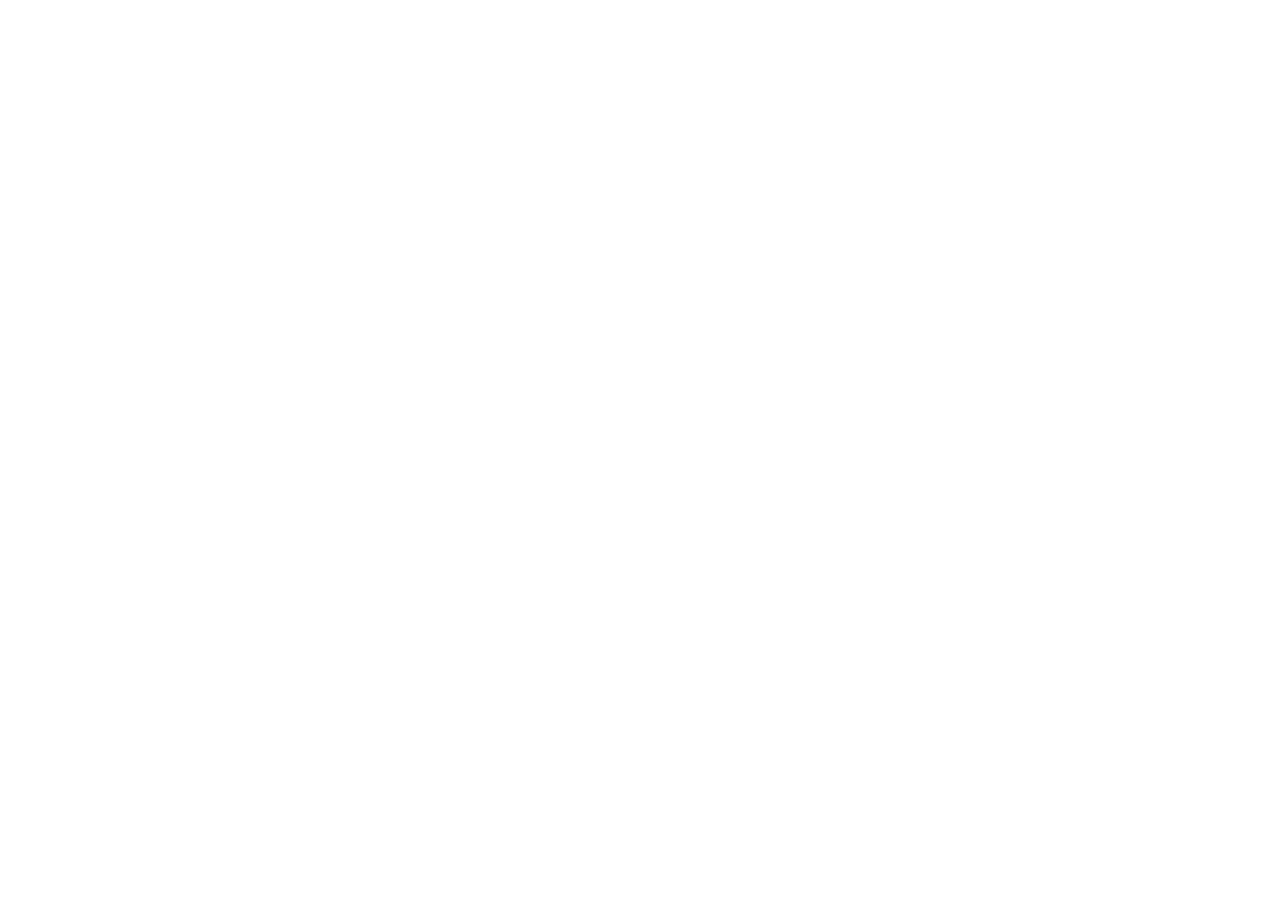
==== index.html @ 6005f10c "init" ====
<!DOCTYPE html>
<html lang="en">
<head>
    <meta charset="UTF-8">
    <meta http-equiv="X-UA-Compatible" content="IE=edge">
    <meta name="viewport" content="width=device-width, initial-scale=1.0">
    <title>10 mujeres referentes</title>
</head>
<body>
    
</body>
</html>
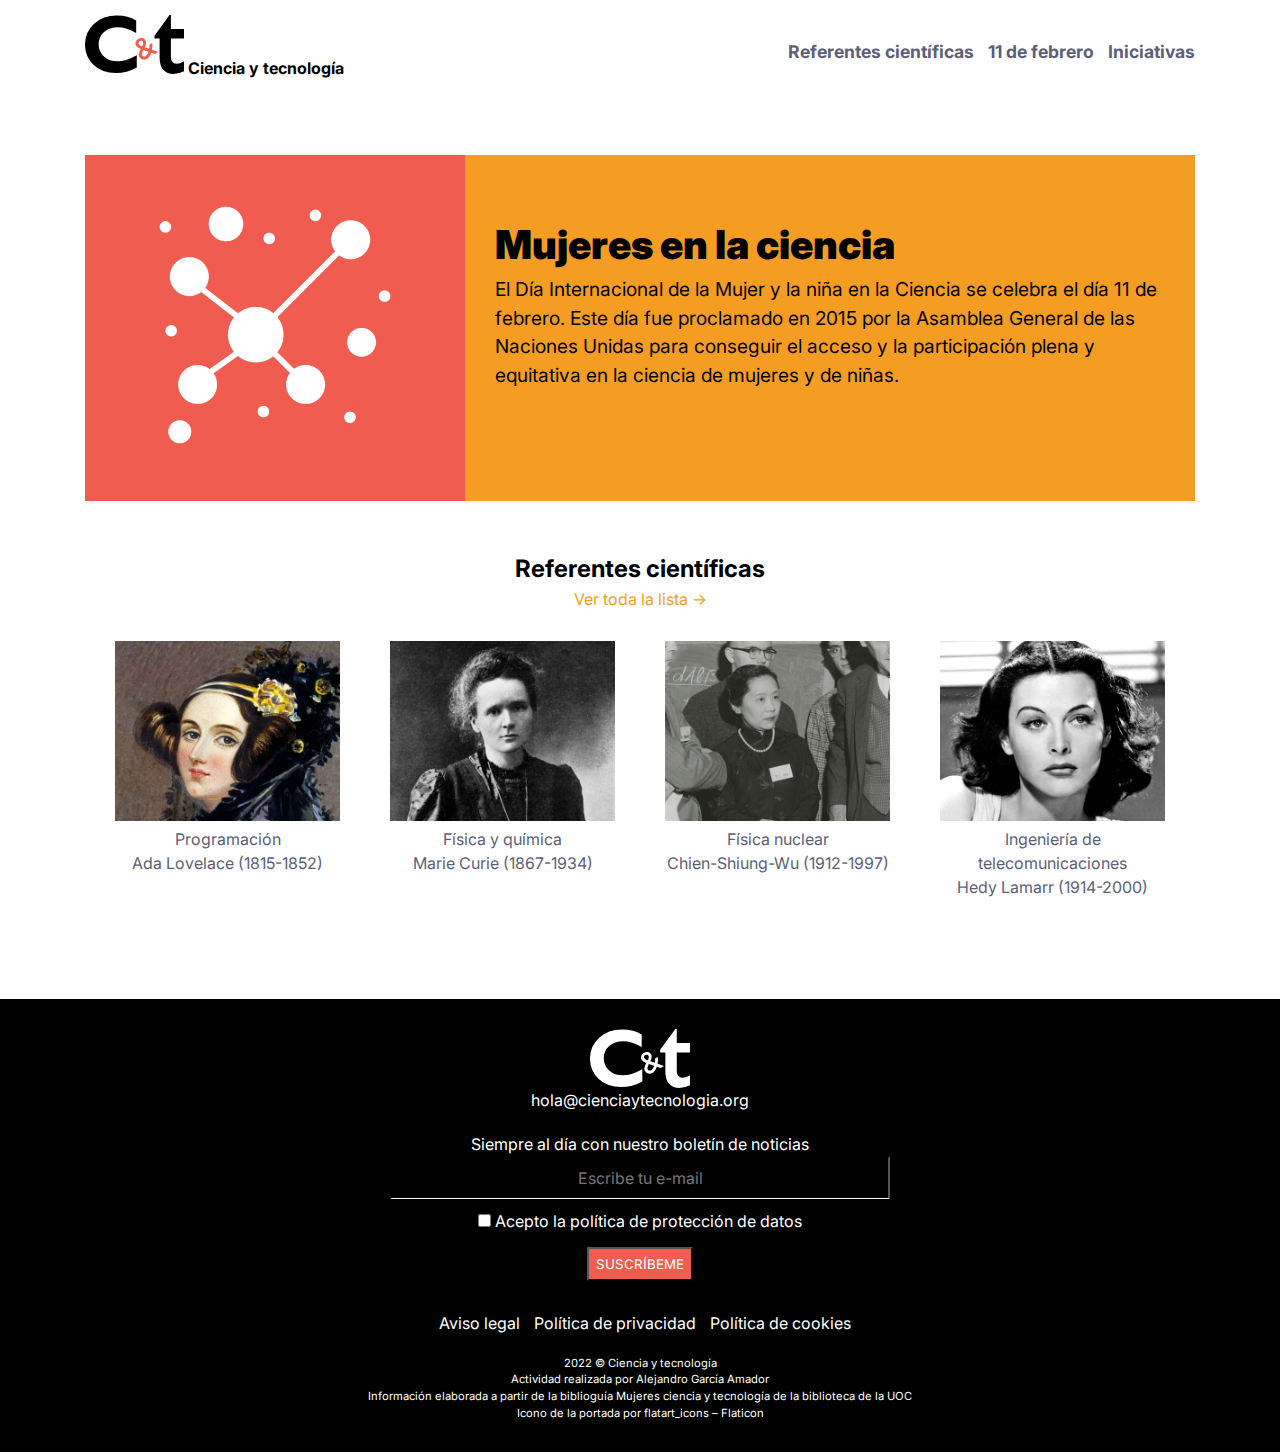
==== commit 039b79f1: "index done" ====
--- a/index.html
+++ b/index.html
@@ -1,12 +1,116 @@
 <!DOCTYPE html>
-<html lang="en">
+<html lang="es">
+
 <head>
     <meta charset="UTF-8">
-    <meta http-equiv="X-UA-Compatible" content="IE=edge">
     <meta name="viewport" content="width=device-width, initial-scale=1.0">
-    <title>10 mujeres referentes</title>
+    <title>10 Mujeres Referentes</title>
+    <meta name="description"
+        content="página con la enumeración de 10 mujeres referentes del mundo de la ciencia y la tecnología.">
+    <link rel="stylesheet" href="css/estilos.css">
+    <link rel="preconnect" href="https://fonts.googleapis.com">
+    <link rel="preconnect" href="https://fonts.gstatic.com" crossorigin>
+    <link href="https://fonts.googleapis.com/css?family=Inter" rel="stylesheet">
 </head>
+
 <body>
-    
+    <a class="sr" href="#index-1">Ir al contenido principal</a>
+    <header>
+        <div class="container">
+            <nav>
+                <a class="logospan" href="index.html">
+                    <img src="img/logo-ciencia-tecnologia.svg" alt="Logo ciencia y teconología">
+                    Ciencia y tecnología
+                </a>
+                <ul>
+                    <li><a href="referentes.html">Referentes científicas</a></li>
+                    <li><a href="11-de-febrero.html">11 de febrero</a></li>
+                    <li><a href="iniciativas.html">Iniciativas</a></li>
+                </ul>
+            </nav>
+        </div>
+    </header>
+    <main>
+        <div class="container">
+            <section id="introduction">
+                <div class="izquierda">
+                    <img src="img/hero-athom.png" alt="imagen">
+                </div>
+                <div class="derecha">
+                    <div class="texto">
+                        <h1>Mujeres en la ciencia</h1>
+                        <p>El Día Internacional de la Mujer y la niña en la Ciencia se celebra el día
+                            11 de febrero. Este día fue proclamado en 2015 por la Asamblea
+                            General de las Naciones Unidas para conseguir el acceso y la
+                            participación plena y equitativa en la ciencia de mujeres y de niñas.</p>
+                    </div>
+                </div>
+
+            </section>
+            <section id="second">
+                <h2>Referentes científicas</h2>
+                <a href="referentes.html">Ver toda la lista &#8594; </a>
+                <div class="referrals">
+                    <a class="referral" href="referentes.html#c1">
+                        <img src="img/01-ada-lovelace.jpg" alt="Imagen Ada Lovelace">
+                        <p>Programación</p>
+                        <p>Ada Lovelace (<time datetime="1815">1815</time>-<time datetime="1852">1852</time>)</p>
+                    </a>
+                    <a class="referral" href="referentes.html#c2">
+                        <img src="img/02-marie-curie.jpg" alt="Imagen Marie Curie">
+                        <p>Física y química</p>
+                        <p>Marie Curie (<time datetime="1867">1867</time>-<time datetime="1934">1934</time>)</p>
+                    </a>
+                    <a class="referral" href="referentes.html#c3">
+                        <img src="img/03-chien-shiung-wu.jpg" alt="Imagen Chien-Shiung-Wu">
+                        <p>Física nuclear</p>
+                        <p>Chien-Shiung-Wu (<time datetime="1912">1912</time>-<time datetime="1997">1997</time>)</p>
+                    </a>
+                    <a class="referral" href="referentes.html#c4">
+                        <img src="img/04-hedy-lamarr.jpg" alt="Imagen Hedy Lamarr">
+                        <p>Ingeniería de telecomunicaciones</p>
+                        <p>Hedy Lamarr (<time datetime="1914">1914</time>-<time datetime="2000">2000</time>)</p>
+                    </a>
+                </div>
+        </div>
+
+        </section>
+        </div>
+    </main>
+    <footer>
+        <div class="container">
+            <img src="img/logo-ciencia-tecnologia-white.svg" alt="Logo ciencia y teconología">
+            <a href="mailto:hola@cienciaytecnologia.org">hola@cienciaytecnologia.org</a>
+            <span></span>
+            <form>
+                <label for="email">
+                    <p>Siempre al día con nuestro boletín de noticias</p>
+                </label>
+                <input type="email" id="email" name="email" placeholder="Escribe tu e-mail">
+                <br>
+                <input type="checkbox" id="privacy" name="privacy">
+                <label for="privacy">Acepto la política de protección de datos</label>
+                <br>
+                <input type="submit" value="SUSCRÍBEME">
+            </form>
+            <nav>
+                <ul>
+                    <li><a href="#">Aviso legal</a></li>
+                    <li><a href="#">Política de privacidad</a></li>
+                    <li><a href="#">Política de cookies</a></li>
+                </ul>
+            </nav>
+            <p class="tiny">2022 &copy; Ciencia y tecnología</p>
+            <p class="tiny">Actividad realizada por Alejandro García Amador</p>
+            <p class="tiny">Información elaborada a partir de la biblioguía <a
+                    href="https://biblioteca.uoc.edu/es/biblioguias/biblioguia/Mujeres-ciencia-y-tecnologia/">Mujeres
+                    ciencia y tecnología de
+                    la biblioteca de la UOC</a></p>
+            <p class="tiny">Icono de la portada por flatart_icons &#8211 <a
+                    href="https://www.flaticon.es/iconos-gratis/atomo">Flaticon</a></p>
+
+        </div>
+    </footer>
 </body>
+
 </html>--- a/css/estilos.css
+++ b/css/estilos.css
@@ -0,0 +1,264 @@
+/* Variables para colores */
+:root {
+    --text-color: rgb(93, 95, 121);
+    --text-alt-color: rgb(255, 255, 255);
+    --contrast-color-1: rgb(245, 157, 35);
+    --contrast-color-2: rgb(240, 93, 80);
+    --gray-background: rgb(227, 228, 230);
+}
+
+/*Clase para esconder un elemento que será visible únicamente a los lectores de pantalla (aplicado para mejorar la accesibilidad)*/
+.sr {
+    position: absolute;
+    height: 1px;
+    width: 1px;
+    overflow: hidden;
+    clip: rect(1px, 1px, 1px, 1px);
+}
+
+* {
+    margin: 0;
+    padding: 0;
+    box-sizing: border-box;
+    font-family: "Inter", sans-serif;
+}
+
+body {
+    font-weight: 400;
+    color: black;
+    line-height: 1.5;
+}
+
+a {
+    color: var(--text-color);
+    text-decoration: none;
+}
+
+a:hover {
+    color: var(--contrast-color-1);
+}
+h1 {
+    font-size: 2.5rem;
+    font-weight: 900;
+}
+/* contenedores del sitio */
+header {
+    min-height: fit-content;
+    padding-top: 15px;
+    padding-bottom: 15px;
+}
+
+footer {
+    height: 15vh;
+    padding-top: 30px;
+    padding-bottom: 30px;
+    background-color: black;
+    color: var(--text-alt-color);
+    height: auto;
+}
+
+main {
+    padding-top: 50px;
+    padding-bottom: 50px;
+}
+
+.container {
+    margin-right: auto;
+    margin-left: auto;
+    padding-right: 15px;
+    padding-left: 15px;
+    width: 100%;
+}
+
+@media (min-width: 576px) {
+    .container {
+        max-width: 540px;
+    }
+}
+
+@media (min-width: 768px) {
+    .container {
+        max-width: 720px;
+    }
+}
+
+@media (min-width: 992px) {
+    .container {
+        max-width: 960px;
+    }
+}
+
+@media (min-width: 1200px) {
+    .container {
+        max-width: 1140px;
+    }
+}
+
+/* Menú de navegación */
+nav {
+    display: flex;
+    justify-content: center;
+    align-items: center;
+    flex-direction: column;
+    flex-wrap: wrap;
+}
+
+nav ul {
+    padding-left: 0;
+    list-style: none;
+}
+nav ul li {
+    text-align: center;
+    font-size: 1.1rem;
+    font-weight: 700;
+    padding-left: 10px;
+}
+@media (min-width: 1200px) {
+    nav ul li {
+        display: inline-block;
+    }
+    nav {
+        justify-content: space-between;
+        flex-direction: row;
+    }
+}
+.logospan {
+    margin-bottom: 10px;
+    color: black;
+    font-weight: 700;
+}
+
+/* pie de página */
+footer a {
+    color: var(--text-alt-color);
+}
+footer a:hover {
+    color: var(--contrast-color-2);
+}
+footer .container {
+    display: flex;
+    justify-content: center;
+    flex-direction: column;
+    align-items: center;
+}
+footer form {
+    margin: 20px 0 30px 0;
+    min-width: 45%;
+    text-align: center;
+}
+input[type="email"] {
+    background-color: black;
+    border-color: black;
+    border-bottom: 1px white solid;
+    text-align: center;
+    color: var(--gray-background);
+    width: 100%;
+    font-size: 1rem;
+    margin-bottom: 10px;
+    padding: 10px;
+}
+input[type="checkbox"] {
+    margin-bottom: 20px;
+}
+
+input[type="submit"] {
+    background-color: var(--contrast-color-2);
+    padding: 7px;
+    color: var(--text-alt-color);
+}
+
+footer nav ul li {
+    color: var(--text-alt-color);
+    font-size: 1rem;
+    font-weight: normal;
+    display: inline-block;
+}
+footer nav {
+    margin-bottom: 20px;
+}
+footer .tiny {
+    font-size: 0.7rem;
+    text-align: center;
+}
+@media (max-width: 426px) {
+    footer nav ul li {
+        display: list-item;
+    }
+}
+
+/* index.html */
+
+#introduction {
+    display: flex;
+    flex-direction: row;
+    flex-wrap: nowrap;
+}
+.izquierda {
+    background-color: var(--contrast-color-2);
+    padding: 20px 40px;
+    text-align: center;
+}
+
+.derecha {
+    background-color: var(--contrast-color-1);
+    padding: 60px 30px;
+    color: black;
+}
+
+.derecha p {
+    font-size: 1.2rem;
+}
+
+@media (max-width: 1200px) {
+    #introduction {
+        flex-direction: column;
+    }
+    .izquierda img {
+        object-fit: contain;
+        max-width: 100%;
+    }
+}
+
+#second {
+    text-align: center;
+    margin: 50px 0;
+}
+#second > a {
+    color: var(--contrast-color-1);
+}
+#second > a:hover {
+    color: var(--text-color);
+}
+.referrals {
+    margin-top: 30px;
+    display: grid;
+    grid-template-columns: repeat(auto-fit, 225px);
+    grid-template-rows: 1fr;
+    grid-column-gap: 50px;
+    grid-row-gap: 0px;
+    justify-content: center;
+    justify-items: center;
+}
+.referral {
+    max-width: 225px;
+}
+.referral img {
+    object-fit: contain;
+    max-width: 100%;
+}
+
+@media (max-width: 1025px) {
+    .referrals {
+        grid-template-columns: repeat(2, 1fr);
+        grid-template-rows: repeat(2, 1fr);
+        grid-row-gap: 50px;
+    }
+}
+@media (max-width: 426px) {
+    .referrals {
+        grid-template-columns: 1fr;
+        grid-template-rows: repeat(4, 1fr);
+        grid-column-gap: 50px;
+        grid-row-gap: 20px;
+    }
+}
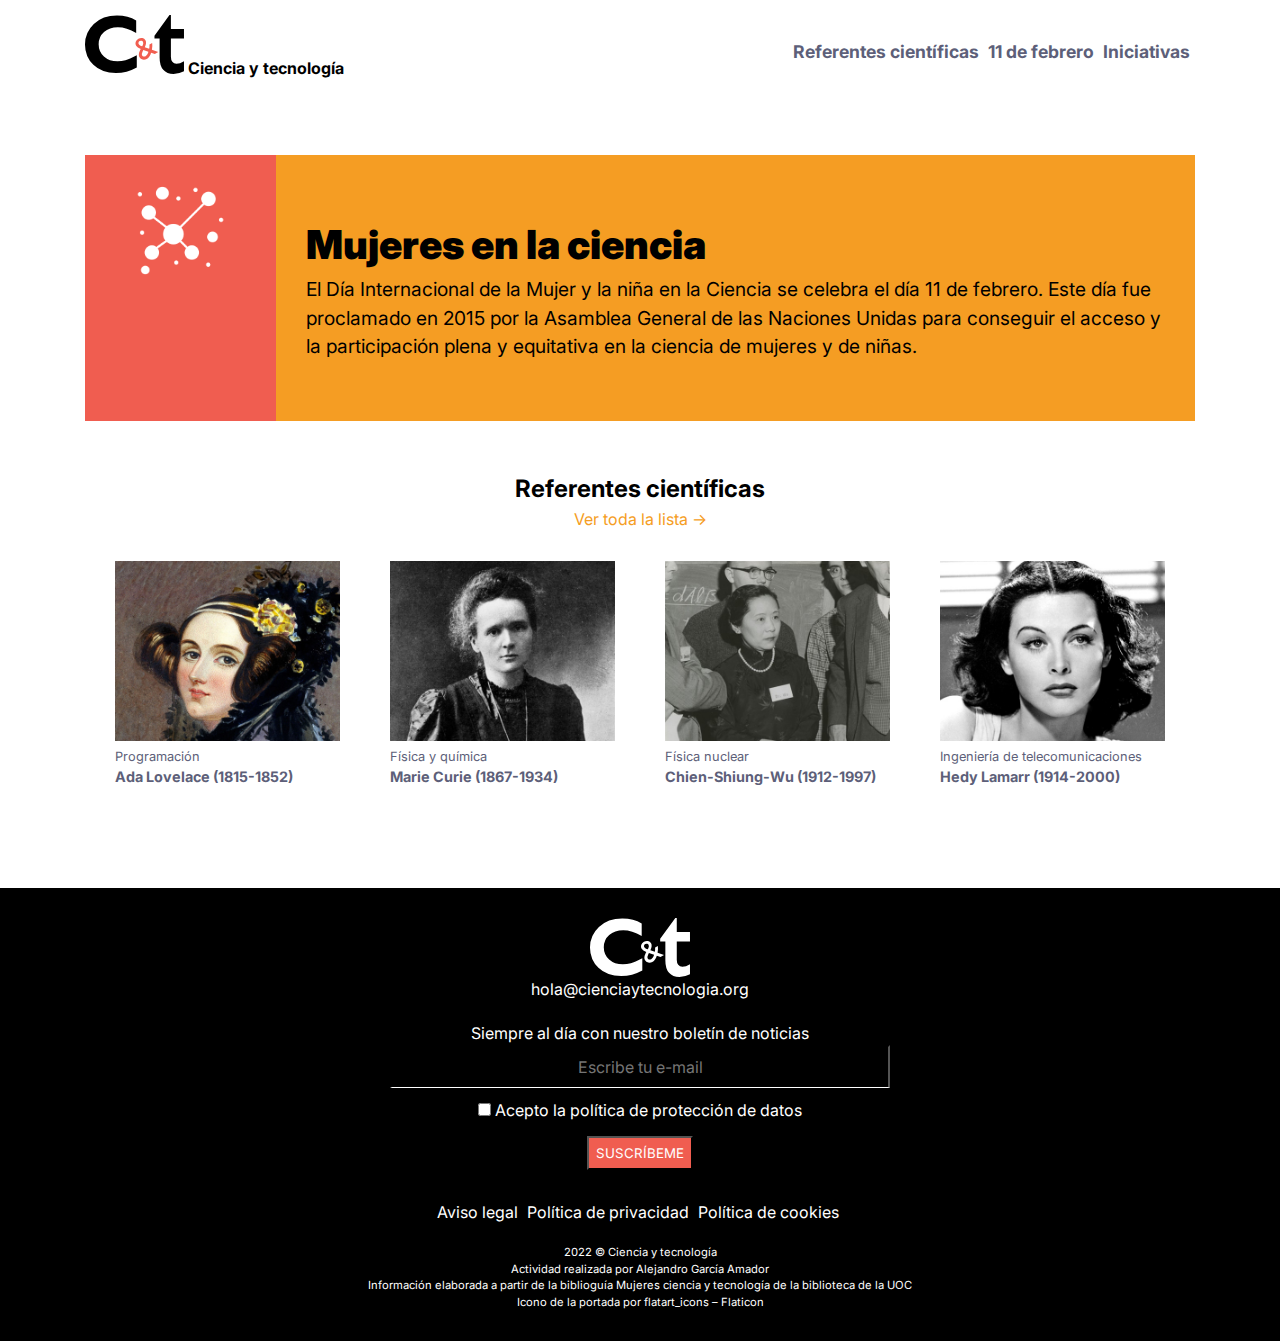
==== commit 278706a1: "referentes.html" ====
--- a/index.html
+++ b/index.html
@@ -14,7 +14,7 @@
 </head>
 
 <body>
-    <a class="sr" href="#index-1">Ir al contenido principal</a>
+    <a class="sr" href="#introduction">Ir al contenido principal</a>
     <header>
         <div class="container">
             <nav>
@@ -53,23 +53,23 @@
                 <div class="referrals">
                     <a class="referral" href="referentes.html#c1">
                         <img src="img/01-ada-lovelace.jpg" alt="Imagen Ada Lovelace">
-                        <p>Programación</p>
-                        <p>Ada Lovelace (<time datetime="1815">1815</time>-<time datetime="1852">1852</time>)</p>
+                        <p class="field">Programación</p>
+                        <p class="name">Ada Lovelace (<time datetime="1815">1815</time>-<time datetime="1852">1852</time>)</p>
                     </a>
                     <a class="referral" href="referentes.html#c2">
                         <img src="img/02-marie-curie.jpg" alt="Imagen Marie Curie">
-                        <p>Física y química</p>
-                        <p>Marie Curie (<time datetime="1867">1867</time>-<time datetime="1934">1934</time>)</p>
+                        <p class="field">Física y química</p>
+                        <p class="name">Marie Curie (<time datetime="1867">1867</time>-<time datetime="1934">1934</time>)</p>
                     </a>
                     <a class="referral" href="referentes.html#c3">
                         <img src="img/03-chien-shiung-wu.jpg" alt="Imagen Chien-Shiung-Wu">
-                        <p>Física nuclear</p>
-                        <p>Chien-Shiung-Wu (<time datetime="1912">1912</time>-<time datetime="1997">1997</time>)</p>
+                        <p class="field">Física nuclear</p>
+                        <p class="name">Chien-Shiung-Wu (<time datetime="1912">1912</time>-<time datetime="1997">1997</time>)</p>
                     </a>
                     <a class="referral" href="referentes.html#c4">
                         <img src="img/04-hedy-lamarr.jpg" alt="Imagen Hedy Lamarr">
-                        <p>Ingeniería de telecomunicaciones</p>
-                        <p>Hedy Lamarr (<time datetime="1914">1914</time>-<time datetime="2000">2000</time>)</p>
+                        <p class="field">Ingeniería de telecomunicaciones</p>
+                        <p class="name">Hedy Lamarr (<time datetime="1914">1914</time>-<time datetime="2000">2000</time>)</p>
                     </a>
                 </div>
         </div>
--- a/css/estilos.css
+++ b/css/estilos.css
@@ -41,6 +41,14 @@
     font-size: 2.5rem;
     font-weight: 900;
 }
+ul {
+    padding-left: 0;
+    list-style: none;
+}
+img {
+    object-fit: contain;
+    max-width: 100%;
+}
 /* contenedores del sitio */
 header {
     min-height: fit-content;
@@ -93,7 +101,13 @@
         max-width: 1140px;
     }
 }
-
+nav ul li {
+    text-align: center;
+    font-size: 1.1rem;
+    font-weight: 700;
+    color: var(--contrast-color-1);
+    margin-right: 5px;
+}
 /* Menú de navegación */
 nav {
     display: flex;
@@ -103,16 +117,6 @@
     flex-wrap: wrap;
 }
 
-nav ul {
-    padding-left: 0;
-    list-style: none;
-}
-nav ul li {
-    text-align: center;
-    font-size: 1.1rem;
-    font-weight: 700;
-    padding-left: 10px;
-}
 @media (min-width: 1200px) {
     nav ul li {
         display: inline-block;
@@ -172,6 +176,7 @@
     font-size: 1rem;
     font-weight: normal;
     display: inline-block;
+    text-align: center;
 }
 footer nav {
     margin-bottom: 20px;
@@ -241,12 +246,16 @@
 }
 .referral {
     max-width: 225px;
-}
-.referral img {
-    object-fit: contain;
-    max-width: 100%;
-}
-
+    text-align: left;
+}
+
+.name {
+    font-weight: 700;
+    font-size: 0.9rem;
+}
+.field {
+    font-size: 0.8rem;
+}
 @media (max-width: 1025px) {
     .referrals {
         grid-template-columns: repeat(2, 1fr);
@@ -262,3 +271,106 @@
         grid-row-gap: 20px;
     }
 }
+
+/* Página referentes */
+.innernav{
+    margin-bottom: 20px;
+}
+.innernav ul {
+    width: 100%;
+    margin: auto;
+    padding: 5px;
+    text-align: center;
+    display: flex;
+    justify-content: center;
+    flex-wrap: wrap;
+}
+.innernav ul li {
+    display: inline;
+    text-align: center;
+    font-size: 0.85rem;
+}
+.innernav ul li::after {
+    content: "·";
+    padding-left: 5px;
+}
+.innernav ul li:last-child::after {
+    content: "";
+    padding-left: 5px;
+}
+.innernav a {
+    color: var(--contrast-color-1);
+}
+.innernav a:hover {
+    color: var(--text-color);
+}
+.pagetitle {
+    text-align: center;
+}
+
+.rlistitem {
+    display: flex;
+    flex-direction: column;
+    margin-bottom: 20px;
+}
+.fullref p {
+    color: var(--text-color);
+}
+.fullref a {
+    color: var(--contrast-color-1);
+}
+.fullref a:hover {
+    color: var(--text-color);
+}
+.numbertitle {
+    color: var(--text-color);
+}
+.number {
+    color: var(--contrast-color-2);
+}
+
+@media (min-width: 769px) {
+    .innernav {
+        max-width: 200px;
+        display: initial;
+    }
+    .innernav ul {
+        flex-direction: column;
+        width: auto;
+        margin: 0;
+    }
+    .innernav ul li {
+        text-align: left;
+    }
+    .innernav ul li::after {
+        content: "";
+        padding-left: 5px;
+    }
+    .navplusreflist {
+        display: grid;
+        grid-template-columns: 15% 85%;
+    }
+}
+
+@media (min-width: 426px) {
+    .rlistitem {
+        max-height: 150px;
+        flex-direction: row;
+    }
+    .rlistitem img {
+        object-fit: contain;
+        height: 100%;
+        flex-direction: row;
+    }
+    .fullref {
+        display: flex;
+        flex-direction: row;
+        align-items: center;
+    }
+    .fullref img{
+        margin-right: 10px;
+    }
+    .numbertitle{
+        min-width: 20%;
+    }
+}
